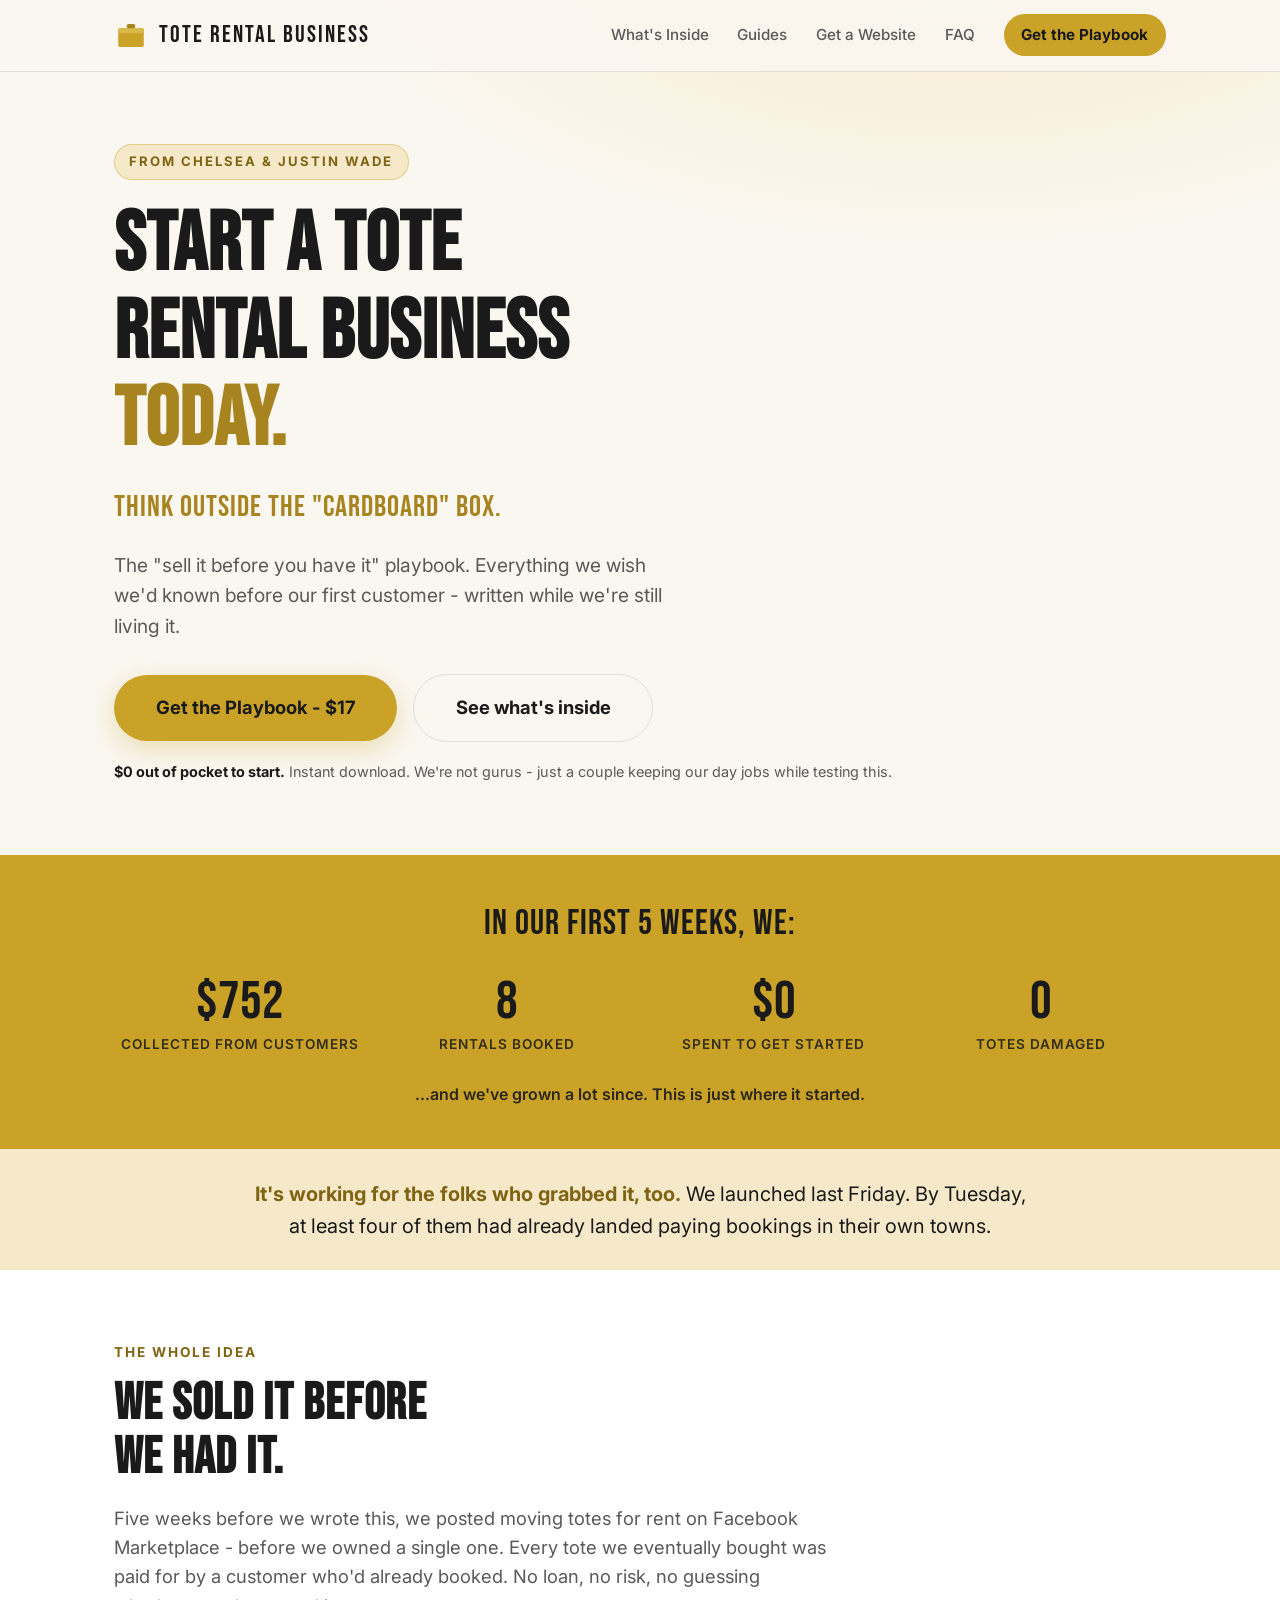
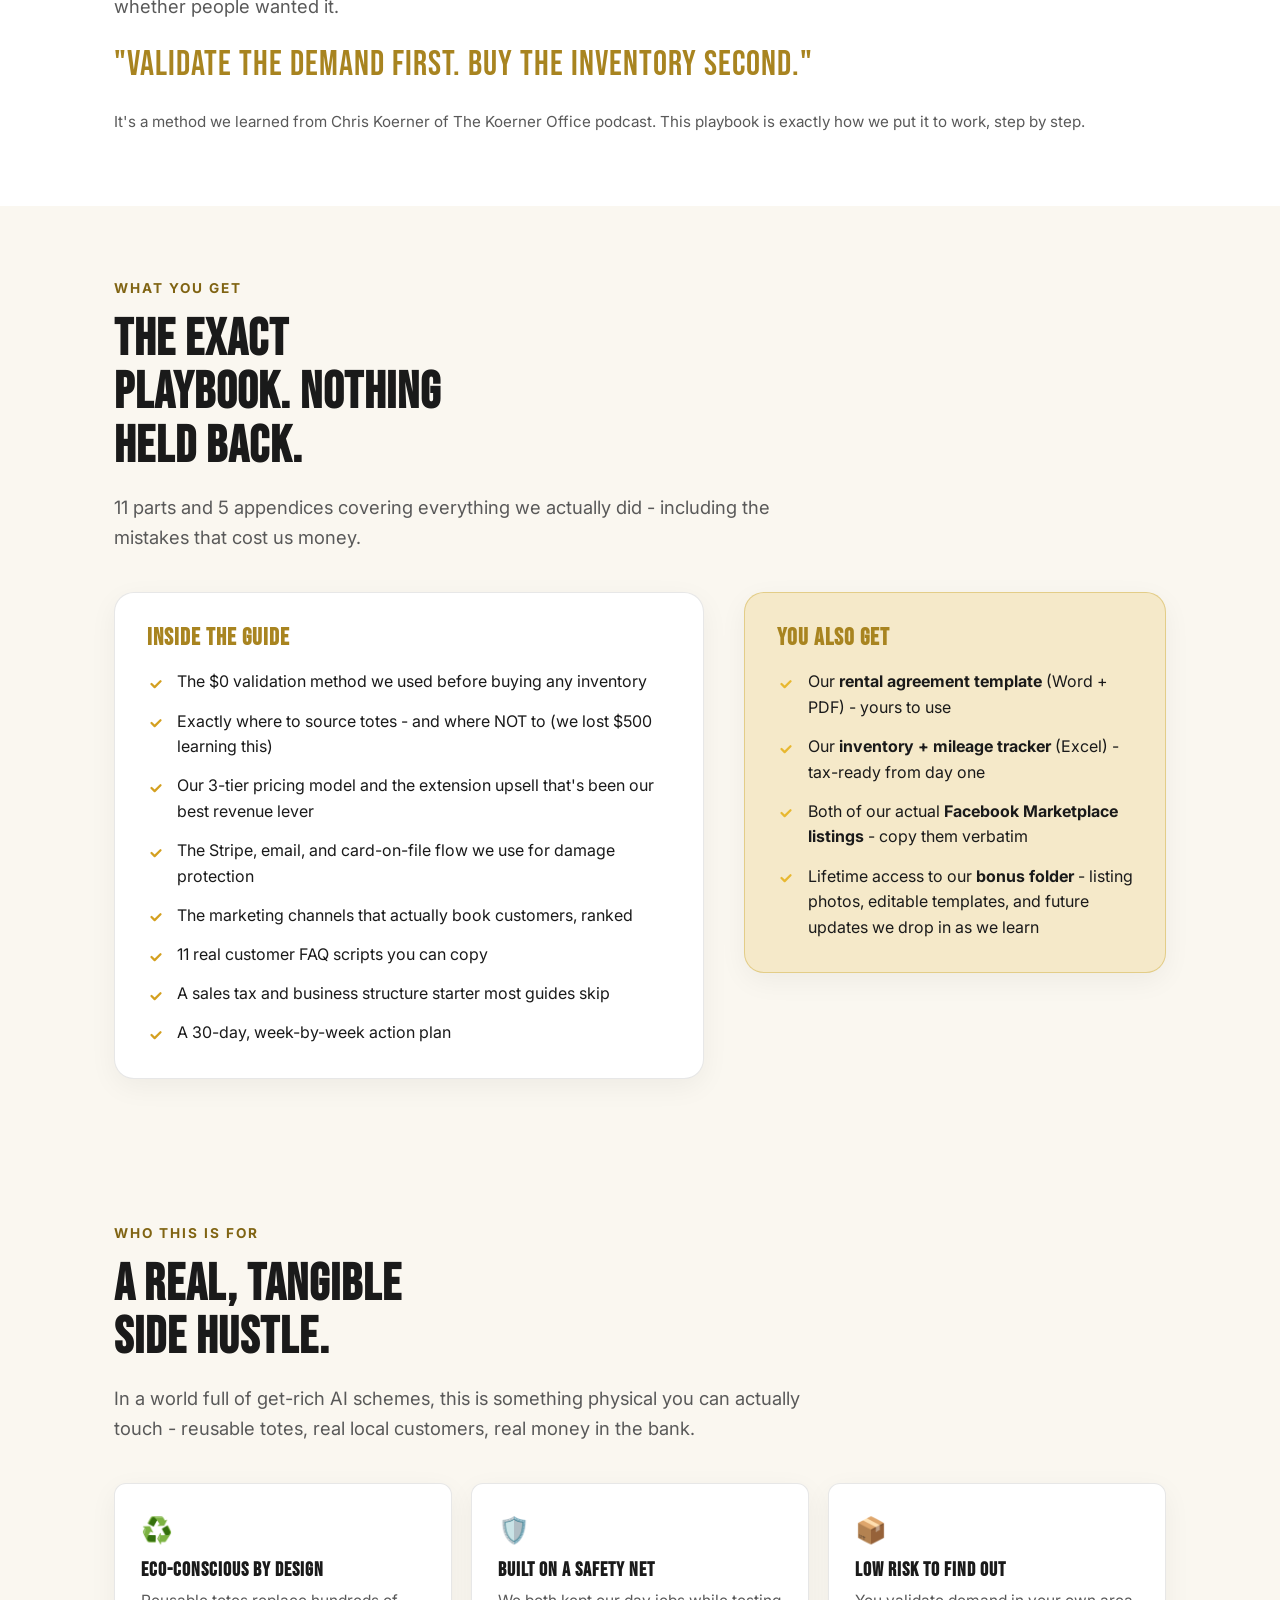
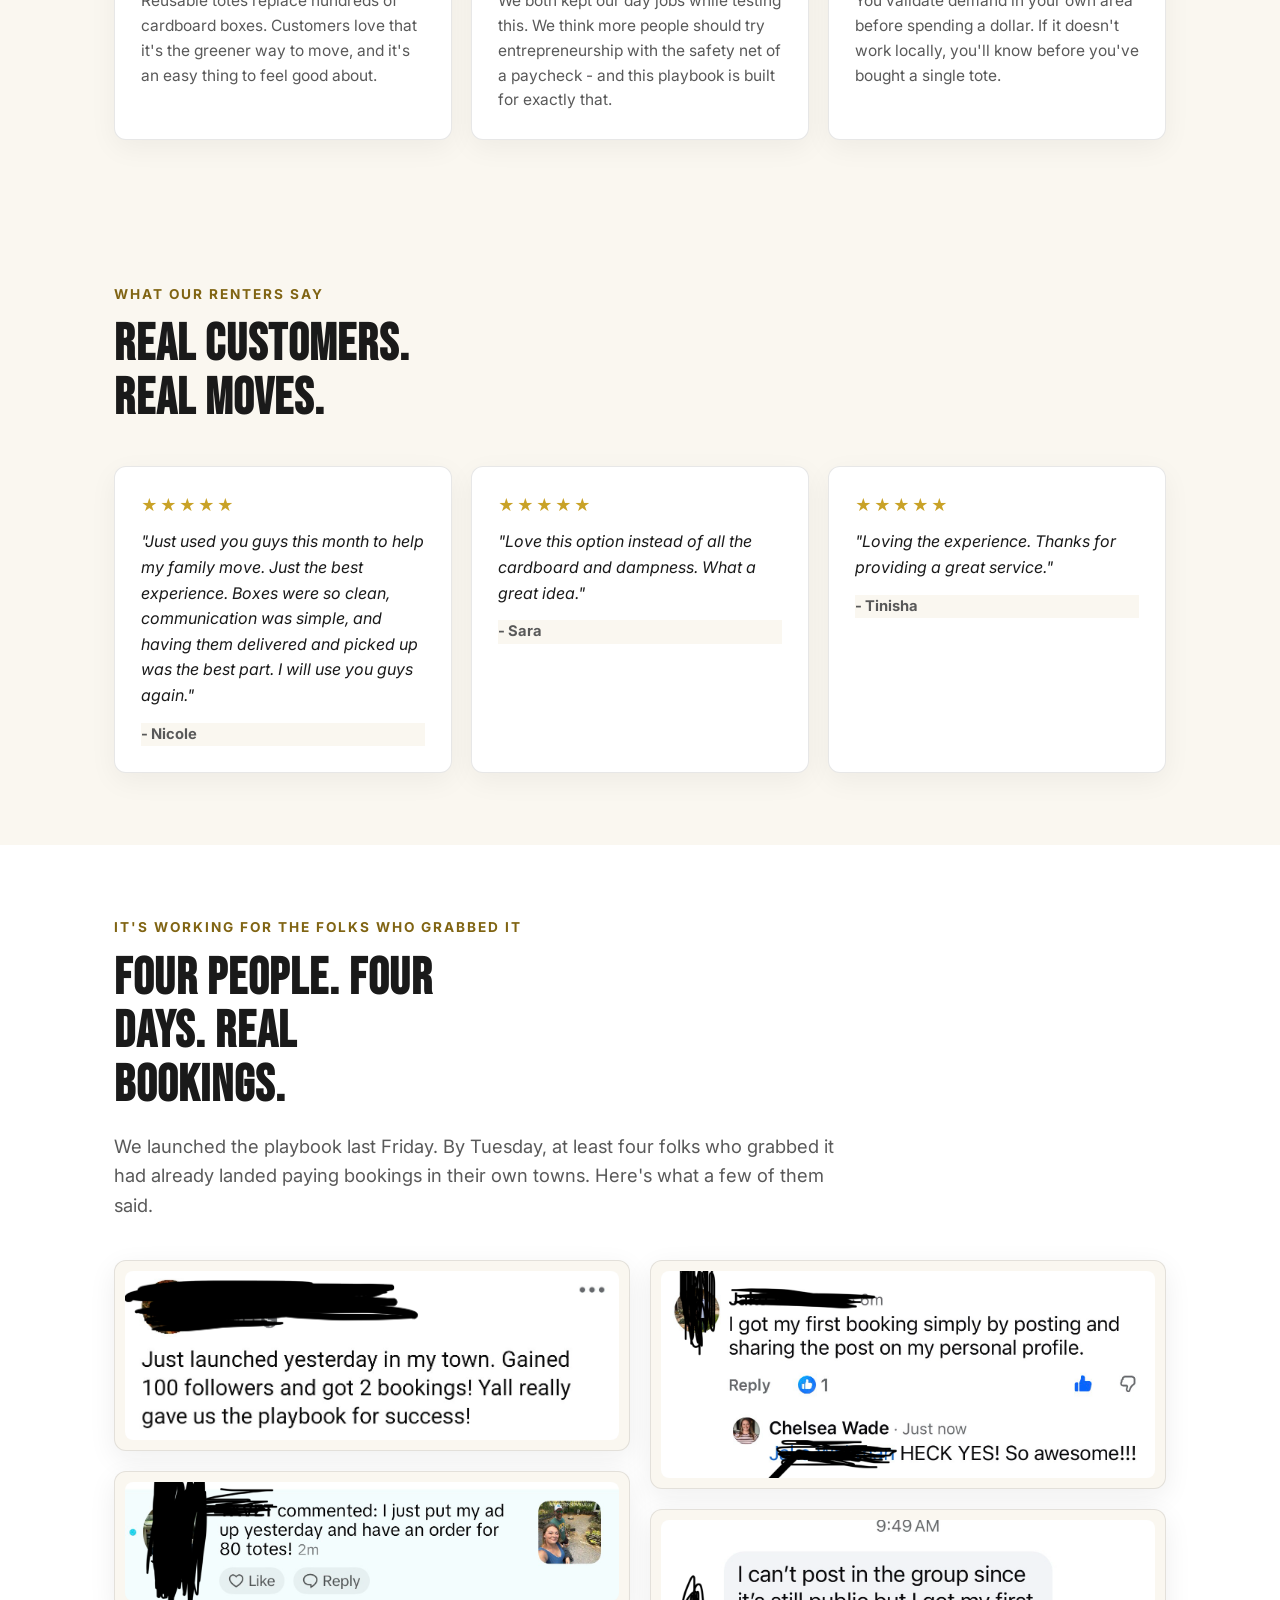
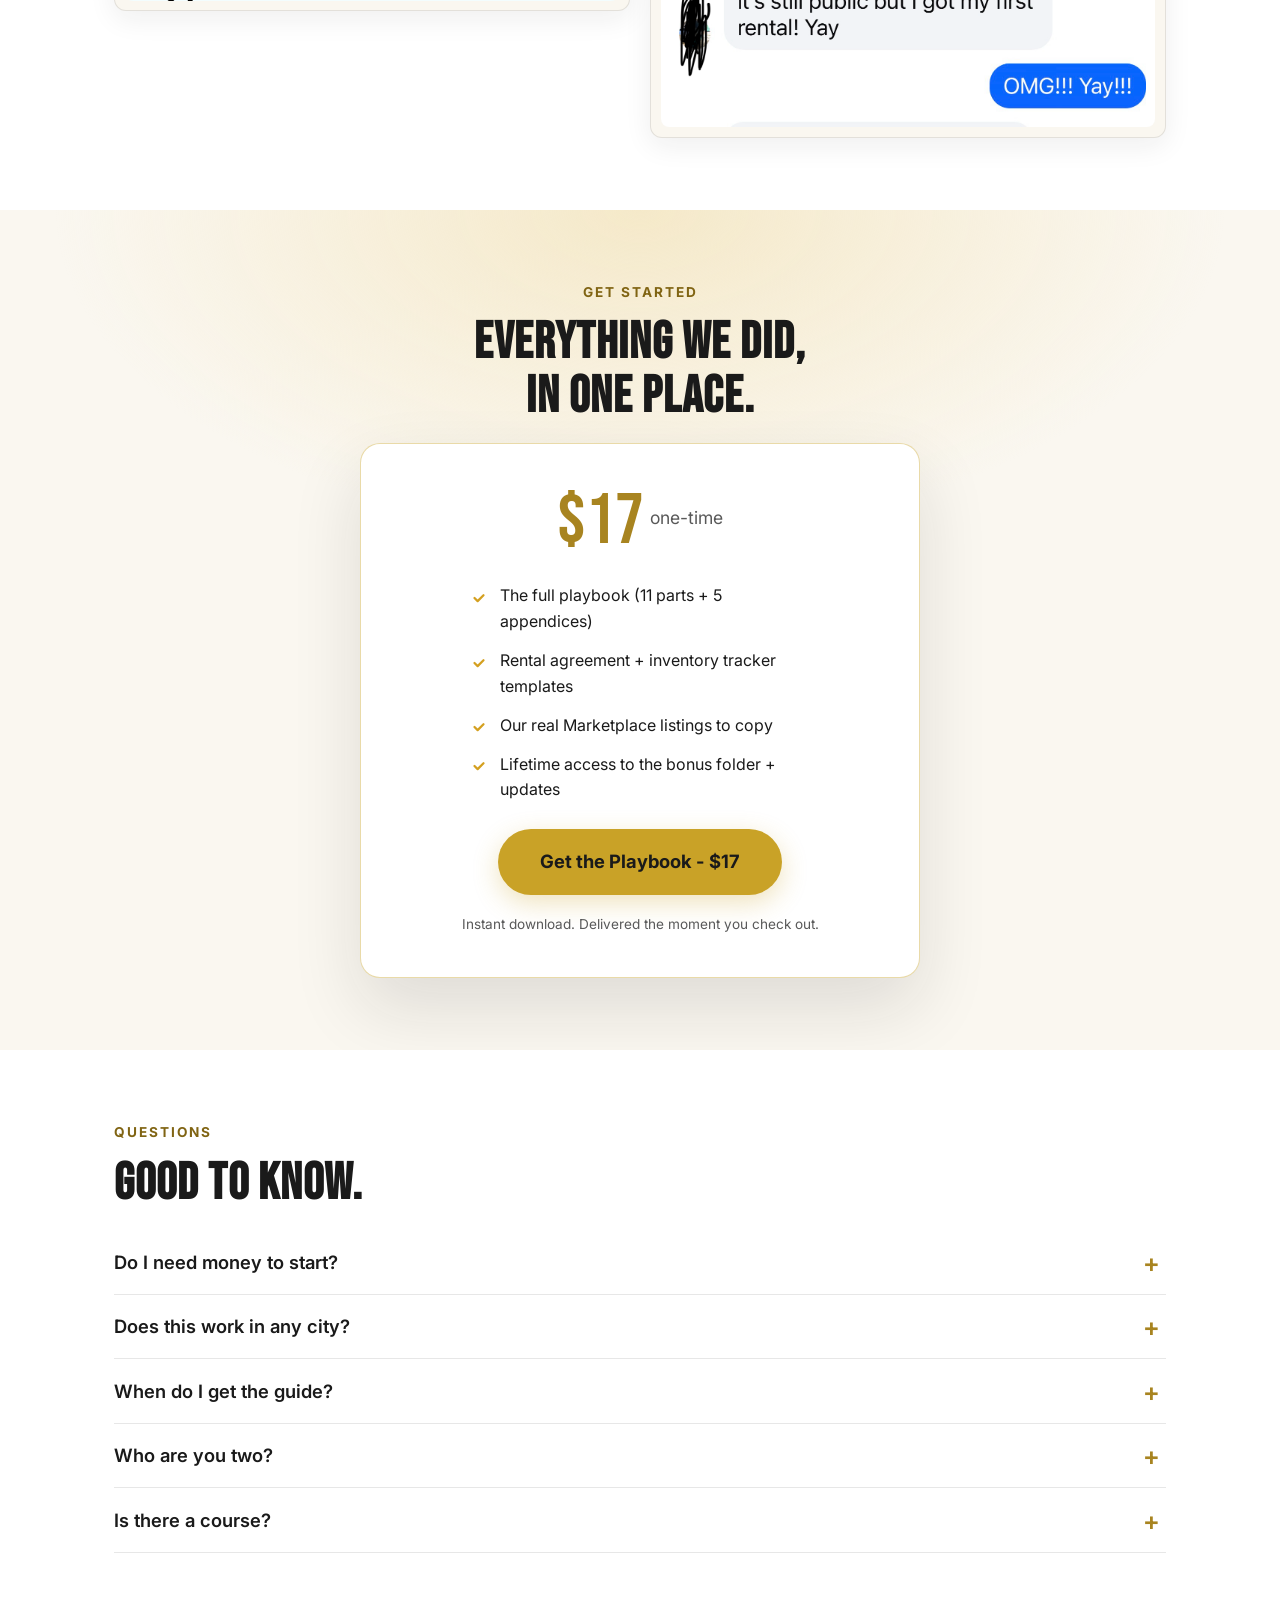
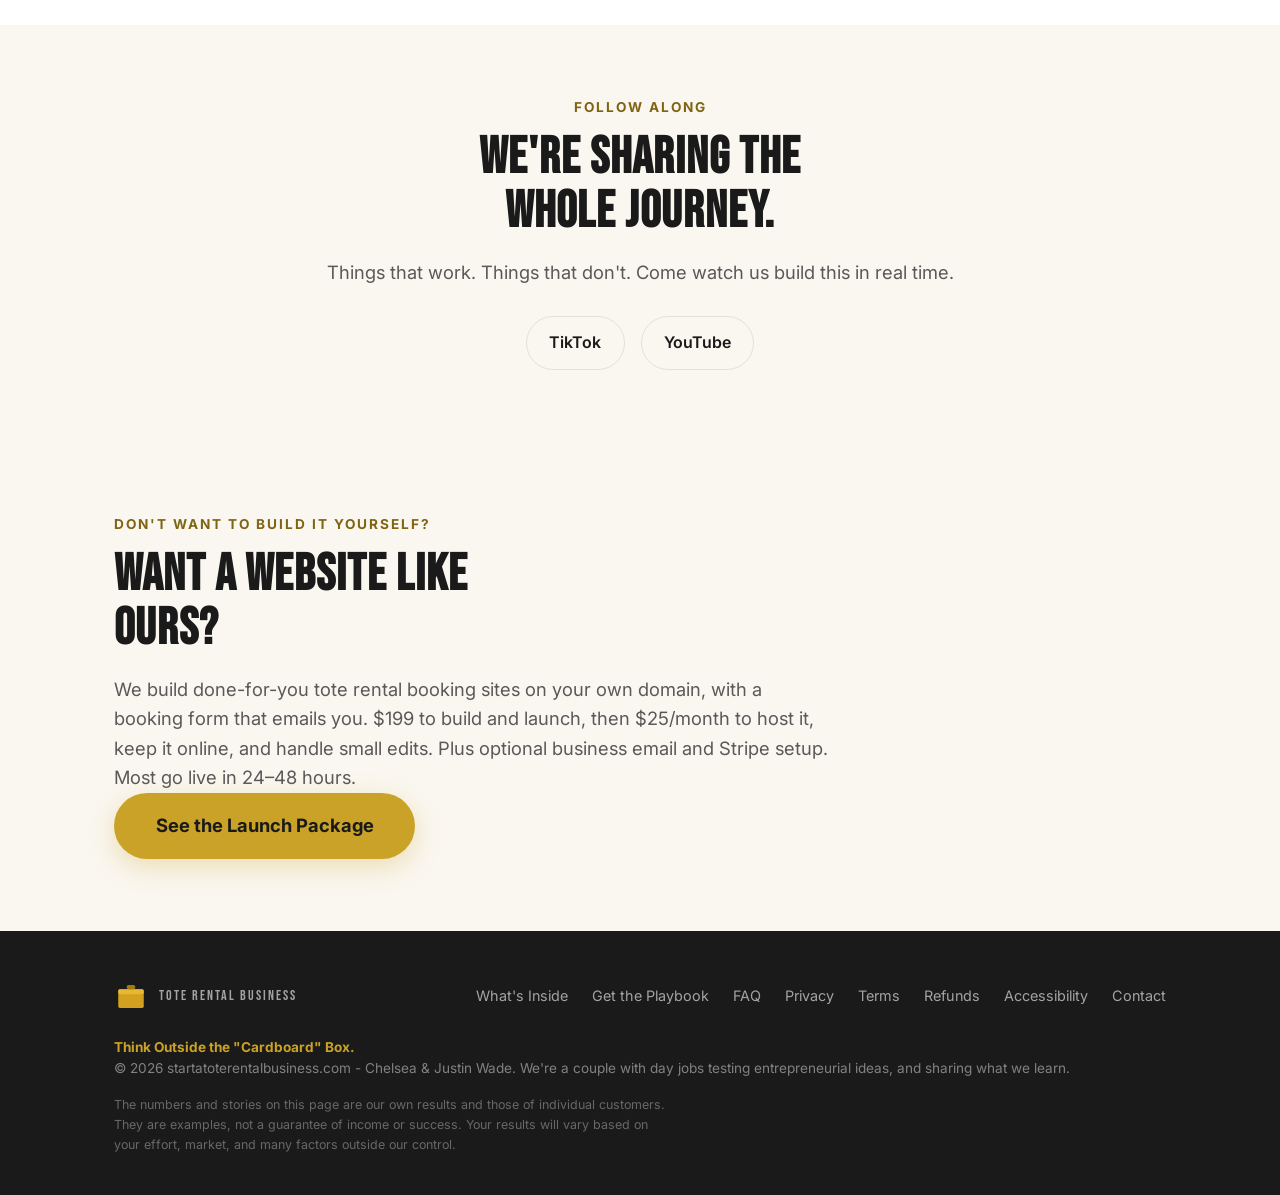
==== index.html @ 6cdb7849 "Add Launch Package page + SEO guide cluster; activate website-service section - New /launch-package." ====
<!DOCTYPE html>
<html lang="en">
<head>
<meta charset="UTF-8">
<meta name="viewport" content="width=device-width, initial-scale=1.0">
<title>Start a Tote Rental Business Today | The Sell-It-Before-You-Have-It Playbook</title>
<meta name="description" content="The exact playbook a married couple used to collect $752 in their first 5 weeks renting moving totes - with $0 out of pocket. Real numbers, real contract, real mistakes. Instant download, $17.">
<meta name="keywords" content="start a tote rental business, tote rental side hustle, moving tote rental, how to start tote rental, sell it before you have it, tote rental playbook">
<link rel="canonical" href="https://startatoterentalbusiness.com/">

<!-- Open Graph -->
<meta property="og:type" content="website">
<meta property="og:title" content="Start a Tote Rental Business Today">
<meta property="og:description" content="The exact playbook we used to collect $752 in our first 5 weeks renting moving totes - with $0 out of pocket.">
<meta property="og:url" content="https://startatoterentalbusiness.com/">

<link rel="preconnect" href="https://fonts.googleapis.com">
<link rel="preconnect" href="https://fonts.gstatic.com" crossorigin>
<link href="https://fonts.googleapis.com/css2?family=Bebas+Neue&family=Inter:wght@400;500;600;700&display=swap" rel="stylesheet">

<style>
:root{
  --cream:#FAF7F0;
  --light-gold:#F5E9C9;
  --gold:#C9A227;
  --gold-dark:#A88420;
  --gold-text:#806413;
  --black:#1A1A1A;
  --gray:#595959;
  --white:#FFFFFF;
  --line:rgba(26,26,26,0.10);
  --radius:12px;
  --radius-lg:20px;
}
*{margin:0;padding:0;box-sizing:border-box;}

:focus-visible{outline:3px solid var(--gold);outline-offset:3px;border-radius:4px;}
.skip-link{position:absolute;top:-100px;left:0;background:var(--gold);color:var(--white);padding:1rem 1.5rem;z-index:9999;text-decoration:none;font-weight:700;border-radius:0 0 8px 0;}
.skip-link:focus{top:0;}
html{scroll-behavior:smooth;}

body{font-family:'Inter',sans-serif;color:var(--black);background:var(--cream);line-height:1.6;overflow-x:hidden;}

h1,h2,h3{font-family:'Bebas Neue',sans-serif;line-height:1.05;letter-spacing:1px;text-transform:uppercase;color:var(--black);}

a{color:inherit;}
.wrap{max-width:1100px;margin:0 auto;padding:0 1.5rem;}
.gold{color:var(--gold-dark);}

/* ── NAV ── */
nav{position:fixed;top:0;width:100%;z-index:100;background:rgba(250,247,240,0.9);backdrop-filter:blur(12px);-webkit-backdrop-filter:blur(12px);border-bottom:1px solid var(--line);transition:box-shadow .3s;}
nav.scrolled{box-shadow:0 2px 30px rgba(26,26,26,0.08);}
.nav-inner{max-width:1100px;margin:0 auto;padding:.9rem 1.5rem;display:flex;align-items:center;justify-content:space-between;gap:1rem;}
.logo{font-family:'Bebas Neue',sans-serif;font-size:1.5rem;color:var(--black);text-decoration:none;display:flex;align-items:center;gap:.7rem;letter-spacing:2px;}
.logo-mark{width:34px;height:34px;flex:none;}
.nav-links{display:flex;align-items:center;gap:1.8rem;}
.nav-links a{text-decoration:none;color:var(--gray);font-size:.95rem;font-weight:500;transition:color .2s;}
.nav-links a:hover{color:var(--gold-dark);}
.nav-cta{background:var(--gold);color:var(--black)!important;padding:.55rem 1.1rem;border-radius:999px;font-weight:700!important;}
.nav-cta:hover{background:var(--gold-dark);}
@media(max-width:760px){.nav-links a:not(.nav-cta){display:none;}}

/* ── BUTTONS ── */
.btn{display:inline-flex;align-items:center;gap:.6rem;background:var(--gold);color:var(--black);padding:1rem 2rem;border-radius:999px;font-weight:700;font-size:1.05rem;text-decoration:none;border:none;cursor:pointer;transition:transform .15s,background .2s,box-shadow .2s;box-shadow:0 8px 26px rgba(201,162,39,0.3);}
.btn:hover{background:var(--gold-dark);color:var(--black);transform:translateY(-2px);box-shadow:0 12px 34px rgba(201,162,39,0.4);}
.btn-ghost{background:transparent;color:var(--black);border:1.5px solid var(--line);box-shadow:none;}
.btn-ghost:hover{background:rgba(26,26,26,0.04);border-color:var(--gold);color:var(--gold-dark);}
.btn-big{padding:1.15rem 2.6rem;font-size:1.15rem;}

/* ── HERO ── */
header.hero{padding:9rem 0 4.5rem;background:radial-gradient(1100px 560px at 75% -10%,var(--light-gold),transparent 60%),var(--cream);position:relative;overflow:hidden;}
.eyebrow{display:inline-block;font-weight:700;font-size:.82rem;letter-spacing:2px;text-transform:uppercase;color:var(--gold-text);background:var(--light-gold);border:1px solid rgba(201,162,39,0.4);padding:.4rem .9rem;border-radius:999px;margin-bottom:1.4rem;}
.hero h1{font-size:clamp(2.8rem,7vw,5.2rem);max-width:14ch;margin-bottom:1.2rem;}
.hero h1 .gold{display:block;}
.slogan{font-family:'Bebas Neue',sans-serif;font-size:clamp(1.3rem,3vw,1.9rem);letter-spacing:1px;text-transform:uppercase;color:var(--gold-dark);margin-bottom:1.1rem;}
.hero p.sub{font-size:1.2rem;color:var(--gray);max-width:46ch;margin-bottom:2rem;}
.hero-cta{display:flex;flex-wrap:wrap;gap:1rem;align-items:center;}
.hero-note{font-size:.9rem;color:var(--gray);margin-top:1.1rem;}
.hero-note strong{color:var(--black);}

/* ── STAT BAND ── */
.stats{background:var(--gold);color:var(--black);padding:2.6rem 0;}
.stats-head{font-family:'Bebas Neue',sans-serif;font-size:clamp(1.6rem,3.5vw,2.2rem);letter-spacing:1px;text-transform:uppercase;text-align:center;margin-bottom:1.4rem;color:var(--black);}
.stats-grid{display:grid;grid-template-columns:repeat(4,1fr);gap:1rem;text-align:center;}
.stat .num{font-family:'Bebas Neue',sans-serif;font-size:clamp(2.4rem,5.5vw,3.4rem);line-height:1;}
.stat .lbl{font-size:.85rem;font-weight:600;text-transform:uppercase;letter-spacing:1px;opacity:.85;margin-top:.3rem;}
.stats-foot{text-align:center;font-weight:600;font-size:1rem;margin-top:1.6rem;opacity:.9;}
@media(max-width:640px){.stats-grid{grid-template-columns:repeat(2,1fr);gap:1.6rem 1rem;}}

/* ── BUYER PROOF ── */
.proof{background:var(--light-gold);padding:1.8rem 0;}
.proof p{text-align:center;font-size:clamp(1.05rem,2.2vw,1.25rem);color:var(--black);max-width:60ch;margin:0 auto;}
.proof .gold{font-weight:700;color:var(--gold-text);}

/* ── SECTIONS ── */
section{padding:4.5rem 0;}
.sec-eyebrow{color:var(--gold-text);font-weight:700;letter-spacing:2px;text-transform:uppercase;font-size:.85rem;margin-bottom:.8rem;}
h2.sec-title{font-size:clamp(2rem,5vw,3.2rem);margin-bottom:1.2rem;max-width:18ch;}
.lead{font-size:1.15rem;color:var(--gray);max-width:60ch;}

.method{background:var(--white);}
.method .quote{font-size:clamp(1.5rem,3.5vw,2.2rem);font-family:'Bebas Neue',sans-serif;letter-spacing:1px;color:var(--gold-dark);line-height:1.15;margin:1.5rem 0;}
.method .credit{color:var(--gray);font-size:.95rem;}

/* ── INSIDE GRID ── */
.cols{display:grid;grid-template-columns:1.4fr 1fr;gap:2.5rem;margin-top:2.5rem;align-items:start;}
@media(max-width:820px){.cols{grid-template-columns:1fr;}}
.card{background:var(--white);border:1px solid var(--line);border-radius:var(--radius-lg);padding:2rem;box-shadow:0 8px 28px rgba(26,26,26,0.05);}
.card h3{font-size:1.5rem;color:var(--gold-dark);margin-bottom:1.2rem;letter-spacing:1px;}
.ck{list-style:none;display:flex;flex-direction:column;gap:.85rem;}
.ck li{position:relative;padding-left:1.9rem;color:var(--black);}
.ck li svg{position:absolute;left:0;top:.35em;}
.bonus{background:var(--light-gold);border-color:rgba(201,162,39,0.4);}

/* ── WHO ── */
.who{background:var(--cream);}
.who-grid{display:grid;grid-template-columns:repeat(3,1fr);gap:1.2rem;margin-top:2.5rem;}
@media(max-width:760px){.who-grid{grid-template-columns:1fr;}}
.who-card{background:var(--white);border:1px solid var(--line);border-radius:var(--radius);padding:1.6rem;box-shadow:0 8px 28px rgba(26,26,26,0.05);}
.who-card .ic{font-size:1.6rem;margin-bottom:.6rem;}
.who-card h3{font-size:1.25rem;color:var(--black);margin-bottom:.5rem;}
.who-card p{color:var(--gray);font-size:.97rem;}

/* ── TESTIMONIALS ── */
.tlist{display:grid;grid-template-columns:repeat(3,1fr);gap:1.2rem;margin-top:2.5rem;}
@media(max-width:760px){.tlist{grid-template-columns:1fr;}}
.tcard{background:var(--white);border:1px solid var(--line);border-radius:var(--radius);padding:1.6rem;box-shadow:0 8px 28px rgba(26,26,26,0.05);}
.tcard .stars{color:var(--gold);letter-spacing:2px;margin-bottom:.7rem;}
.tcard p{color:var(--black);font-style:italic;margin-bottom:.9rem;}
.tcard .who{font-weight:700;font-size:.92rem;color:var(--gray);font-style:normal;}

/* ── READER WINS ── */
.wins{background:var(--white);}
.shots{columns:2;column-gap:1.3rem;margin-top:2.5rem;}
@media(max-width:680px){.shots{columns:1;}}
.shot{break-inside:avoid;margin:0 0 1.3rem;background:var(--cream);border:1px solid var(--line);border-radius:var(--radius);padding:.6rem;box-shadow:0 8px 28px rgba(26,26,26,0.07);}
.shot img{display:block;width:100%;height:auto;border-radius:8px;}

/* ── OFFER ── */
.offer{background:radial-gradient(900px 500px at 50% 0%,var(--light-gold),transparent 65%),var(--cream);text-align:center;}
.offer-card{max-width:560px;margin:0 auto;background:var(--white);border:1px solid rgba(201,162,39,0.4);border-radius:var(--radius-lg);padding:2.6rem 2rem;box-shadow:0 30px 70px rgba(26,26,26,0.12);}
.offer-card .price{font-family:'Bebas Neue',sans-serif;font-size:4.5rem;color:var(--gold-dark);line-height:1;}
.offer-card .price small{font-size:1.1rem;color:var(--gray);font-family:'Inter',sans-serif;vertical-align:middle;margin-left:.4rem;}
.offer-card .ck{margin:1.6rem auto;text-align:left;max-width:340px;}
.offer-card .fine{font-size:.85rem;color:var(--gray);margin-top:1.2rem;}

/* ── FAQ ── */
.faq{background:var(--white);}
.faq-item{border-bottom:1px solid var(--line);}
.faq-q{width:100%;text-align:left;background:none;border:none;color:var(--black);font-family:'Inter',sans-serif;font-size:1.15rem;font-weight:600;padding:1.3rem 2.5rem 1.3rem 0;cursor:pointer;position:relative;}
.faq-q::after{content:"+";position:absolute;right:.4rem;top:50%;transform:translateY(-50%);color:var(--gold-dark);font-size:1.6rem;transition:transform .2s;}
.faq-item.open .faq-q::after{transform:translateY(-50%) rotate(45deg);}
.faq-a{max-height:0;overflow:hidden;transition:max-height .3s ease;color:var(--gray);}
.faq-a p{padding:0 0 1.3rem;max-width:65ch;}

/* ── FOLLOW ── */
.follow{background:var(--cream);text-align:center;}
.soc{display:flex;justify-content:center;gap:1rem;flex-wrap:wrap;margin-top:1.8rem;}
.soc a{display:inline-flex;align-items:center;gap:.5rem;padding:.8rem 1.4rem;border-radius:999px;border:1.5px solid var(--line);text-decoration:none;color:var(--black);font-weight:600;transition:all .2s;}
.soc a:hover{border-color:var(--gold);color:var(--gold-dark);}
.soon{font-size:.72rem;background:var(--light-gold);color:var(--gold-dark);padding:.15rem .5rem;border-radius:999px;letter-spacing:1px;text-transform:uppercase;}

/* ── FOOTER ── */
footer{background:var(--black);padding:3rem 0 2.5rem;}
.foot-inner{display:flex;flex-wrap:wrap;justify-content:space-between;gap:1.5rem;align-items:center;}
footer .logo{color:var(--gold);}
.foot-inner a{color:rgba(255,255,255,0.6);text-decoration:none;font-size:.9rem;}
.foot-inner a:hover{color:var(--gold);}
.foot-links{display:flex;gap:1.5rem;flex-wrap:wrap;}
.copy{color:rgba(255,255,255,0.45);font-size:.85rem;margin-top:1.5rem;}
</style>
</head>
<body>
<a class="skip-link" href="#main">Skip to content</a>

<!-- ══ NAV ══ -->
<nav id="nav">
  <div class="nav-inner">
    <a class="logo" href="#top" aria-label="Start a Tote Rental Business home">
      <svg class="logo-mark" viewBox="0 0 40 40" fill="none" aria-hidden="true">
        <rect x="5" y="12" width="30" height="22" rx="2" fill="#C9A227"/>
        <rect x="5" y="12" width="30" height="6" rx="2" fill="#D9B948"/>
        <rect x="15" y="7" width="10" height="5" rx="2" fill="#A88420"/>
      </svg>
      <span>TOTE RENTAL BUSINESS</span>
    </a>
    <div class="nav-links">
      <a href="#inside">What's Inside</a>
      <a href="blog/">Guides</a>
      <a href="launch-package.html">Get a Website</a>
      <a href="#faq">FAQ</a>
      <a class="nav-cta" href="https://shop.beacons.ai/chelseawade/f96a8bba-b030-4c06-aee5-458b4a5b686e">Get the Playbook</a>
    </div>
  </div>
</nav>

<main id="main">
<span id="top"></span>

<!-- ══ HERO ══ -->
<header class="hero">
  <div class="wrap">
    <span class="eyebrow">From Chelsea &amp; Justin Wade</span>
    <h1>Start a Tote Rental Business <span class="gold">Today.</span></h1>
    <p class="slogan">Think Outside the "Cardboard" Box.</p>
    <p class="sub">The "sell it before you have it" playbook. Everything we wish we'd known before our first customer - written while we're still living it.</p>
    <div class="hero-cta">
      <a class="btn btn-big" href="https://shop.beacons.ai/chelseawade/f96a8bba-b030-4c06-aee5-458b4a5b686e">Get the Playbook - $17</a>
      <a class="btn btn-ghost btn-big" href="#inside">See what's inside</a>
    </div>
    <p class="hero-note"><strong>$0 out of pocket to start.</strong> Instant download. We're not gurus - just a couple keeping our day jobs while testing this.</p>
  </div>
</header>

<!-- ══ STAT BAND ══ -->
<div class="stats">
  <div class="wrap">
    <p class="stats-head">In our first 5 weeks, we:</p>
    <div class="stats-grid">
      <div class="stat"><div class="num">$752</div><div class="lbl">collected from customers</div></div>
      <div class="stat"><div class="num">8</div><div class="lbl">rentals booked</div></div>
      <div class="stat"><div class="num">$0</div><div class="lbl">spent to get started</div></div>
      <div class="stat"><div class="num">0</div><div class="lbl">totes damaged</div></div>
    </div>
    <p class="stats-foot">...and we've grown a lot since. This is just where it started.</p>
  </div>
</div>

<!-- ══ BUYER PROOF ══ -->
<div class="proof">
  <div class="wrap">
    <p><span class="gold">It's working for the folks who grabbed it, too.</span> We launched last Friday. By Tuesday, at least four of them had already landed paying bookings in their own towns.</p>
  </div>
</div>

<!-- ══ METHOD ══ -->
<section class="method" id="method">
  <div class="wrap">
    <p class="sec-eyebrow">The whole idea</p>
    <h2 class="sec-title">We sold it before we had it.</h2>
    <p class="lead">Five weeks before we wrote this, we posted moving totes for rent on Facebook Marketplace - before we owned a single one. Every tote we eventually bought was paid for by a customer who'd already booked. No loan, no risk, no guessing whether people wanted it.</p>
    <p class="quote">"Validate the demand first. Buy the inventory second."</p>
    <p class="credit">It's a method we learned from Chris Koerner of The Koerner Office podcast. This playbook is exactly how we put it to work, step by step.</p>
  </div>
</section>

<!-- ══ WHAT'S INSIDE ══ -->
<section id="inside">
  <div class="wrap">
    <p class="sec-eyebrow">What you get</p>
    <h2 class="sec-title">The exact playbook. Nothing held back.</h2>
    <p class="lead">11 parts and 5 appendices covering everything we actually did - including the mistakes that cost us money.</p>
    <div class="cols">
      <div class="card">
        <h3>Inside the guide</h3>
        <ul class="ck">
          <li><svg width="18" height="18" viewBox="0 0 20 20" fill="none"><path d="M5 10l3.5 3.5L15 7" stroke="#D4A020" stroke-width="2.5" stroke-linecap="round" stroke-linejoin="round"/></svg>The $0 validation method we used before buying any inventory</li>
          <li><svg width="18" height="18" viewBox="0 0 20 20" fill="none"><path d="M5 10l3.5 3.5L15 7" stroke="#D4A020" stroke-width="2.5" stroke-linecap="round" stroke-linejoin="round"/></svg>Exactly where to source totes - and where NOT to (we lost $500 learning this)</li>
          <li><svg width="18" height="18" viewBox="0 0 20 20" fill="none"><path d="M5 10l3.5 3.5L15 7" stroke="#D4A020" stroke-width="2.5" stroke-linecap="round" stroke-linejoin="round"/></svg>Our 3-tier pricing model and the extension upsell that's been our best revenue lever</li>
          <li><svg width="18" height="18" viewBox="0 0 20 20" fill="none"><path d="M5 10l3.5 3.5L15 7" stroke="#D4A020" stroke-width="2.5" stroke-linecap="round" stroke-linejoin="round"/></svg>The Stripe, email, and card-on-file flow we use for damage protection</li>
          <li><svg width="18" height="18" viewBox="0 0 20 20" fill="none"><path d="M5 10l3.5 3.5L15 7" stroke="#D4A020" stroke-width="2.5" stroke-linecap="round" stroke-linejoin="round"/></svg>The marketing channels that actually book customers, ranked</li>
          <li><svg width="18" height="18" viewBox="0 0 20 20" fill="none"><path d="M5 10l3.5 3.5L15 7" stroke="#D4A020" stroke-width="2.5" stroke-linecap="round" stroke-linejoin="round"/></svg>11 real customer FAQ scripts you can copy</li>
          <li><svg width="18" height="18" viewBox="0 0 20 20" fill="none"><path d="M5 10l3.5 3.5L15 7" stroke="#D4A020" stroke-width="2.5" stroke-linecap="round" stroke-linejoin="round"/></svg>A sales tax and business structure starter most guides skip</li>
          <li><svg width="18" height="18" viewBox="0 0 20 20" fill="none"><path d="M5 10l3.5 3.5L15 7" stroke="#D4A020" stroke-width="2.5" stroke-linecap="round" stroke-linejoin="round"/></svg>A 30-day, week-by-week action plan</li>
        </ul>
      </div>
      <div class="card bonus">
        <h3>You also get</h3>
        <ul class="ck">
          <li><svg width="18" height="18" viewBox="0 0 20 20" fill="none"><path d="M5 10l3.5 3.5L15 7" stroke="#E8B830" stroke-width="2.5" stroke-linecap="round" stroke-linejoin="round"/></svg>Our <strong>rental agreement template</strong> (Word + PDF) - yours to use</li>
          <li><svg width="18" height="18" viewBox="0 0 20 20" fill="none"><path d="M5 10l3.5 3.5L15 7" stroke="#E8B830" stroke-width="2.5" stroke-linecap="round" stroke-linejoin="round"/></svg>Our <strong>inventory + mileage tracker</strong> (Excel) - tax-ready from day one</li>
          <li><svg width="18" height="18" viewBox="0 0 20 20" fill="none"><path d="M5 10l3.5 3.5L15 7" stroke="#E8B830" stroke-width="2.5" stroke-linecap="round" stroke-linejoin="round"/></svg>Both of our actual <strong>Facebook Marketplace listings</strong> - copy them verbatim</li>
          <li><svg width="18" height="18" viewBox="0 0 20 20" fill="none"><path d="M5 10l3.5 3.5L15 7" stroke="#E8B830" stroke-width="2.5" stroke-linecap="round" stroke-linejoin="round"/></svg>Lifetime access to our <strong>bonus folder</strong> - listing photos, editable templates, and future updates we drop in as we learn</li>
        </ul>
      </div>
    </div>
  </div>
</section>

<!-- ══ WHO ══ -->
<section class="who">
  <div class="wrap">
    <p class="sec-eyebrow">Who this is for</p>
    <h2 class="sec-title">A real, tangible side hustle.</h2>
    <p class="lead">In a world full of get-rich AI schemes, this is something physical you can actually touch - reusable totes, real local customers, real money in the bank.</p>
    <div class="who-grid">
      <div class="who-card">
        <div class="ic">♻️</div>
        <h3>Eco-conscious by design</h3>
        <p>Reusable totes replace hundreds of cardboard boxes. Customers love that it's the greener way to move, and it's an easy thing to feel good about.</p>
      </div>
      <div class="who-card">
        <div class="ic">🛡️</div>
        <h3>Built on a safety net</h3>
        <p>We both kept our day jobs while testing this. We think more people should try entrepreneurship with the safety net of a paycheck - and this playbook is built for exactly that.</p>
      </div>
      <div class="who-card">
        <div class="ic">📦</div>
        <h3>Low risk to find out</h3>
        <p>You validate demand in your own area before spending a dollar. If it doesn't work locally, you'll know before you've bought a single tote.</p>
      </div>
    </div>
  </div>
</section>

<!-- ══ REVIEWS ══ -->
<section id="reviews">
  <div class="wrap">
    <p class="sec-eyebrow">What our renters say</p>
    <h2 class="sec-title">Real customers. Real moves.</h2>
    <div class="tlist">
      <div class="tcard">
        <div class="stars">★★★★★</div>
        <p>"Just used you guys this month to help my family move. Just the best experience. Boxes were so clean, communication was simple, and having them delivered and picked up was the best part. I will use you guys again."</p>
        <div class="who">- Nicole</div>
      </div>
      <div class="tcard">
        <div class="stars">★★★★★</div>
        <p>"Love this option instead of all the cardboard and dampness. What a great idea."</p>
        <div class="who">- Sara</div>
      </div>
      <div class="tcard">
        <div class="stars">★★★★★</div>
        <p>"Loving the experience. Thanks for providing a great service."</p>
        <div class="who">- Tinisha</div>
      </div>
    </div>
  </div>
</section>

<!-- ══ READER WINS ══ -->
<section class="wins" id="wins">
  <div class="wrap">
    <p class="sec-eyebrow">It's working for the folks who grabbed it</p>
    <h2 class="sec-title">Four people. Four days. Real bookings.</h2>
    <p class="lead">We launched the playbook last Friday. By Tuesday, at least four folks who grabbed it had already landed paying bookings in their own towns. Here's what a few of them said.</p>
    <div class="shots">
      <figure class="shot"><img src="images/win-1.png" alt="Playbook owner gained 100 followers and got 2 bookings after launching" loading="lazy" onerror="this.closest('.shot').remove()"></figure>
      <figure class="shot"><img src="images/win-2.png" alt="Playbook owner got an order for 80 totes the day after posting their ad" loading="lazy" onerror="this.closest('.shot').remove()"></figure>
      <figure class="shot"><img src="images/win-3.png" alt="Playbook owner landed their first booking by sharing the post on their profile" loading="lazy" onerror="this.closest('.shot').remove()"></figure>
      <figure class="shot"><img src="images/win-4.png" alt="Playbook owner got their first rental" loading="lazy" onerror="this.closest('.shot').remove()"></figure>
    </div>
  </div>
</section>

<!-- ══ OFFER ══ -->
<section class="offer" id="offer">
  <div class="wrap">
    <p class="sec-eyebrow">Get started</p>
    <h2 class="sec-title" style="margin-left:auto;margin-right:auto;">Everything we did, in one place.</h2>
    <div class="offer-card">
      <div class="price">$17<small>one-time</small></div>
      <ul class="ck">
        <li><svg width="18" height="18" viewBox="0 0 20 20" fill="none"><path d="M5 10l3.5 3.5L15 7" stroke="#D4A020" stroke-width="2.5" stroke-linecap="round" stroke-linejoin="round"/></svg>The full playbook (11 parts + 5 appendices)</li>
        <li><svg width="18" height="18" viewBox="0 0 20 20" fill="none"><path d="M5 10l3.5 3.5L15 7" stroke="#D4A020" stroke-width="2.5" stroke-linecap="round" stroke-linejoin="round"/></svg>Rental agreement + inventory tracker templates</li>
        <li><svg width="18" height="18" viewBox="0 0 20 20" fill="none"><path d="M5 10l3.5 3.5L15 7" stroke="#D4A020" stroke-width="2.5" stroke-linecap="round" stroke-linejoin="round"/></svg>Our real Marketplace listings to copy</li>
        <li><svg width="18" height="18" viewBox="0 0 20 20" fill="none"><path d="M5 10l3.5 3.5L15 7" stroke="#D4A020" stroke-width="2.5" stroke-linecap="round" stroke-linejoin="round"/></svg>Lifetime access to the bonus folder + updates</li>
      </ul>
      <a class="btn btn-big" href="https://shop.beacons.ai/chelseawade/f96a8bba-b030-4c06-aee5-458b4a5b686e">Get the Playbook - $17</a>
      <p class="fine">Instant download. Delivered the moment you check out.</p>
    </div>
  </div>
</section>

<!-- ══ FAQ ══ -->
<section class="faq" id="faq">
  <div class="wrap">
    <p class="sec-eyebrow">Questions</p>
    <h2 class="sec-title">Good to know.</h2>
    <div class="faq-item">
      <button class="faq-q">Do I need money to start?</button>
      <div class="faq-a"><p>No. We started with $0 and only bought totes after we had paid orders. The whole method is built around validating demand before you spend a dollar.</p></div>
    </div>
    <div class="faq-item">
      <button class="faq-q">Does this work in any city?</button>
      <div class="faq-a"><p>We've only proven it in our own county in Georgia. The playbook is built around demand validation, so you'll know whether it works in your area before spending anything.</p></div>
    </div>
    <div class="faq-item">
      <button class="faq-q">When do I get the guide?</button>
      <div class="faq-a"><p>Instantly. It's delivered the moment you check out, along with the templates and the link to our bonus folder.</p></div>
    </div>
    <div class="faq-item">
      <button class="faq-q">Who are you two?</button>
      <div class="faq-a"><p>We're Chelsea and Justin Wade, a married couple in Sharpsburg, Georgia. Chelsea is a marketing analyst; Justin is the entrepreneur of the pair. We tried this because a podcast made it sound real - and it turned out to be.</p></div>
    </div>
    <div class="faq-item">
      <button class="faq-q">Is there a course?</button>
      <div class="faq-a"><p>Maybe down the road, once we have more milestones behind us. Grab the playbook and we'll let you know if and when there's a next step worth taking.</p></div>
    </div>
  </div>
</section>

<!-- ══ FOLLOW ══ -->
<section class="follow" id="follow">
  <div class="wrap">
    <p class="sec-eyebrow">Follow along</p>
    <h2 class="sec-title" style="margin-left:auto;margin-right:auto;">We're sharing the whole journey.</h2>
    <p class="lead" style="margin:0 auto;">Things that work. Things that don't. Come watch us build this in real time.</p>
    <div class="soc">
      <a href="https://www.tiktok.com/@chelseacknox" target="_blank" rel="noopener">TikTok</a>
      <a href="https://www.youtube.com/@JustinSWade" target="_blank" rel="noopener">YouTube</a>
    </div>
  </div>
</section>

<!-- ══ DONE-FOR-YOU WEBSITE SERVICE ══ -->
<section id="website-service">
  <div class="wrap">
    <p class="sec-eyebrow">Don't want to build it yourself?</p>
    <h2 class="sec-title">Want a website like ours?</h2>
    <p class="lead">We build done-for-you tote rental booking sites on your own domain, with a booking form that emails you. $199 to build and launch, then $25/month to host it, keep it online, and handle small edits. Plus optional business email and Stripe setup. Most go live in 24–48 hours.</p>
    <a class="btn btn-big" href="launch-package.html">See the Launch Package</a>
  </div>
</section>

</main>

<!-- ══ FOOTER ══ -->
<footer>
  <div class="wrap">
    <div class="foot-inner">
      <a class="logo" href="#top">
        <svg class="logo-mark" viewBox="0 0 40 40" fill="none" aria-hidden="true">
          <rect x="5" y="12" width="30" height="22" rx="2" fill="#D4A020"/>
          <rect x="5" y="12" width="30" height="6" rx="2" fill="#E8B830"/>
          <rect x="15" y="7" width="10" height="5" rx="2" fill="#A07A10"/>
        </svg>
        <span>TOTE RENTAL BUSINESS</span>
      </a>
      <div class="foot-links">
        <a href="#inside">What's Inside</a>
        <a href="#offer">Get the Playbook</a>
        <a href="#faq">FAQ</a>
        <a href="privacy.html">Privacy</a>
        <a href="terms.html">Terms</a>
        <a href="refund.html">Refunds</a>
        <a href="accessibility.html">Accessibility</a>
        <a href="mailto:justin@cowetatoterentals.com">Contact</a>
      </div>
    </div>
    <p class="copy"><strong style="color:var(--gold);">Think Outside the "Cardboard" Box.</strong><br>&copy; <span id="year">2026</span> startatoterentalbusiness.com - Chelsea &amp; Justin Wade. We're a couple with day jobs testing entrepreneurial ideas, and sharing what we learn.</p>
    <p class="copy" style="margin-top:.9rem;font-size:.78rem;opacity:.75;max-width:70ch;">The numbers and stories on this page are our own results and those of individual customers. They are examples, not a guarantee of income or success. Your results will vary based on your effort, market, and many factors outside our control.</p>
  </div>
</footer>

<script>
// Nav shadow on scroll
var nav=document.getElementById('nav');
window.addEventListener('scroll',function(){nav.classList.toggle('scrolled',window.scrollY>20);});

// FAQ accordion
document.querySelectorAll('.faq-q').forEach(function(q){
  q.addEventListener('click',function(){
    var item=q.parentElement;
    var a=item.querySelector('.faq-a');
    var open=item.classList.contains('open');
    document.querySelectorAll('.faq-item.open').forEach(function(i){
      i.classList.remove('open');
      i.querySelector('.faq-a').style.maxHeight=null;
    });
    if(!open){item.classList.add('open');a.style.maxHeight=a.scrollHeight+'px';}
  });
});

// Current year
document.getElementById('year').textContent=new Date().getFullYear();
</script>
</body>
</html>
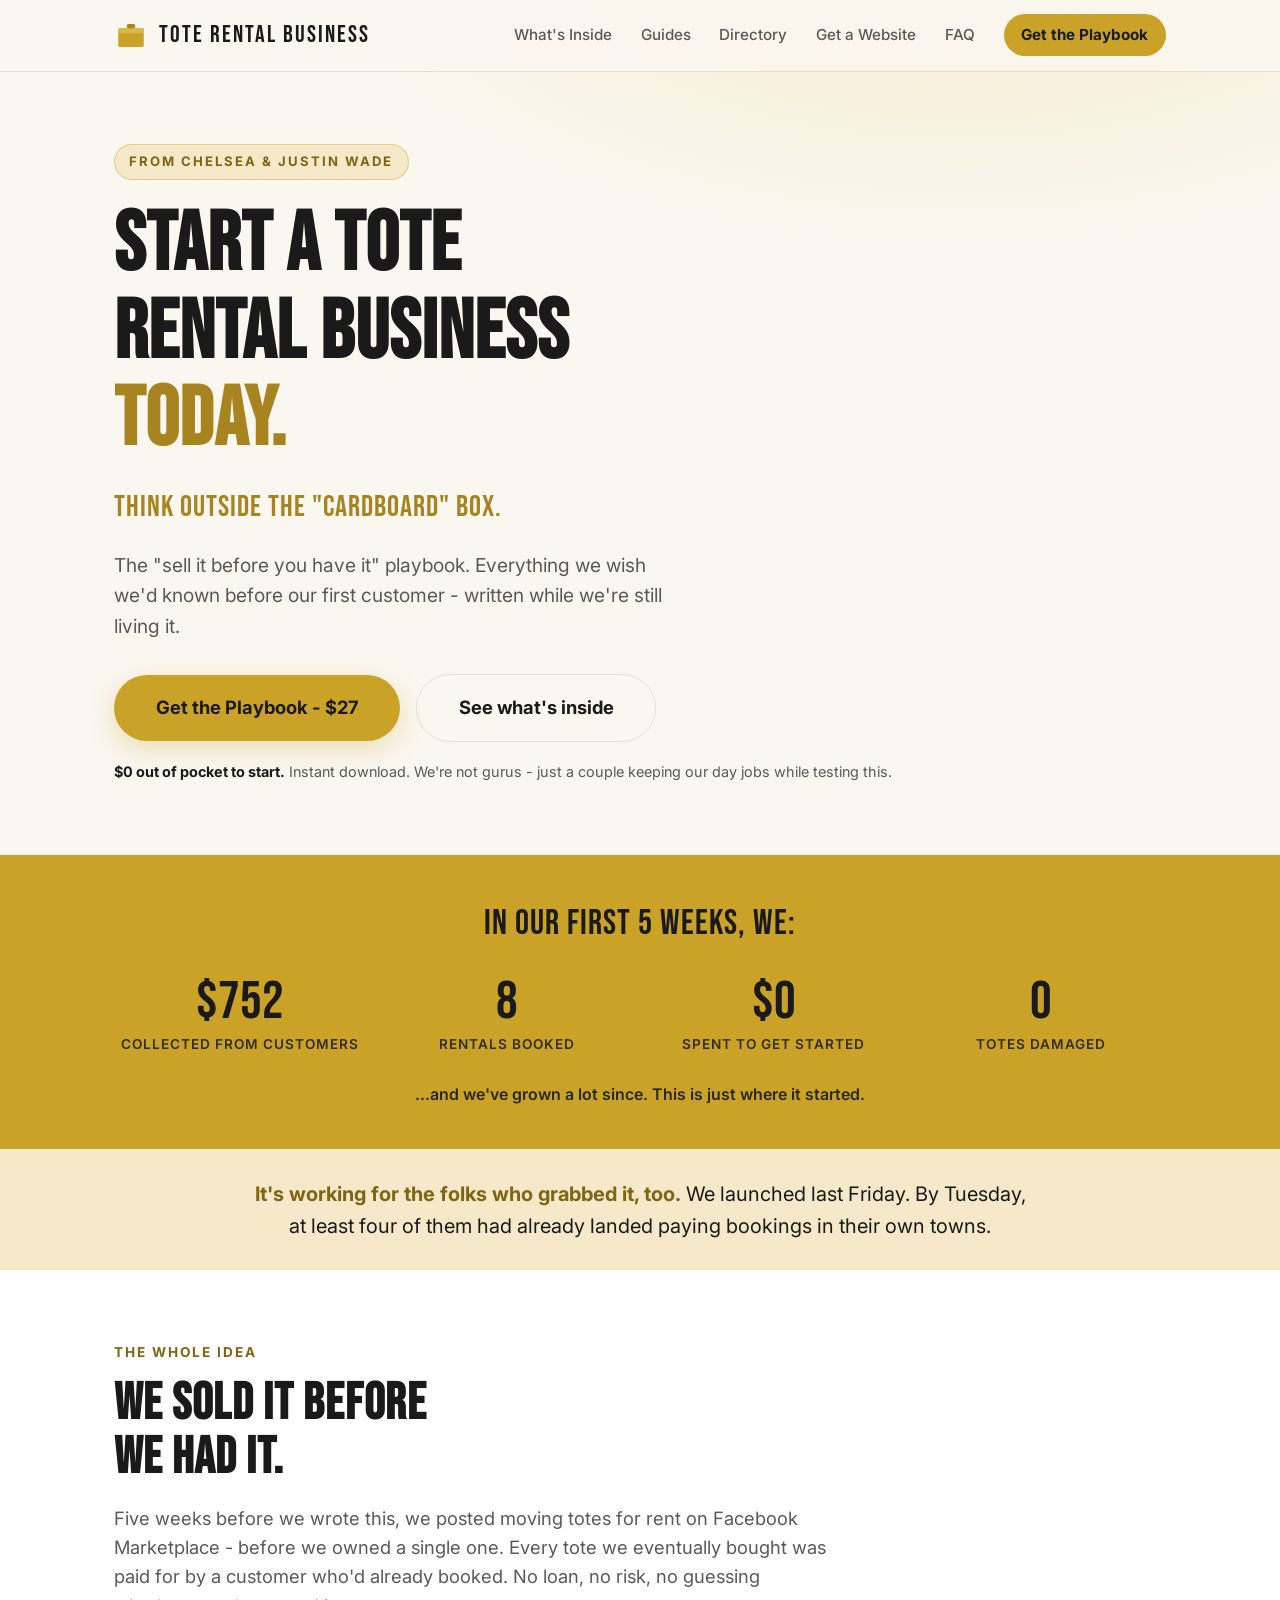
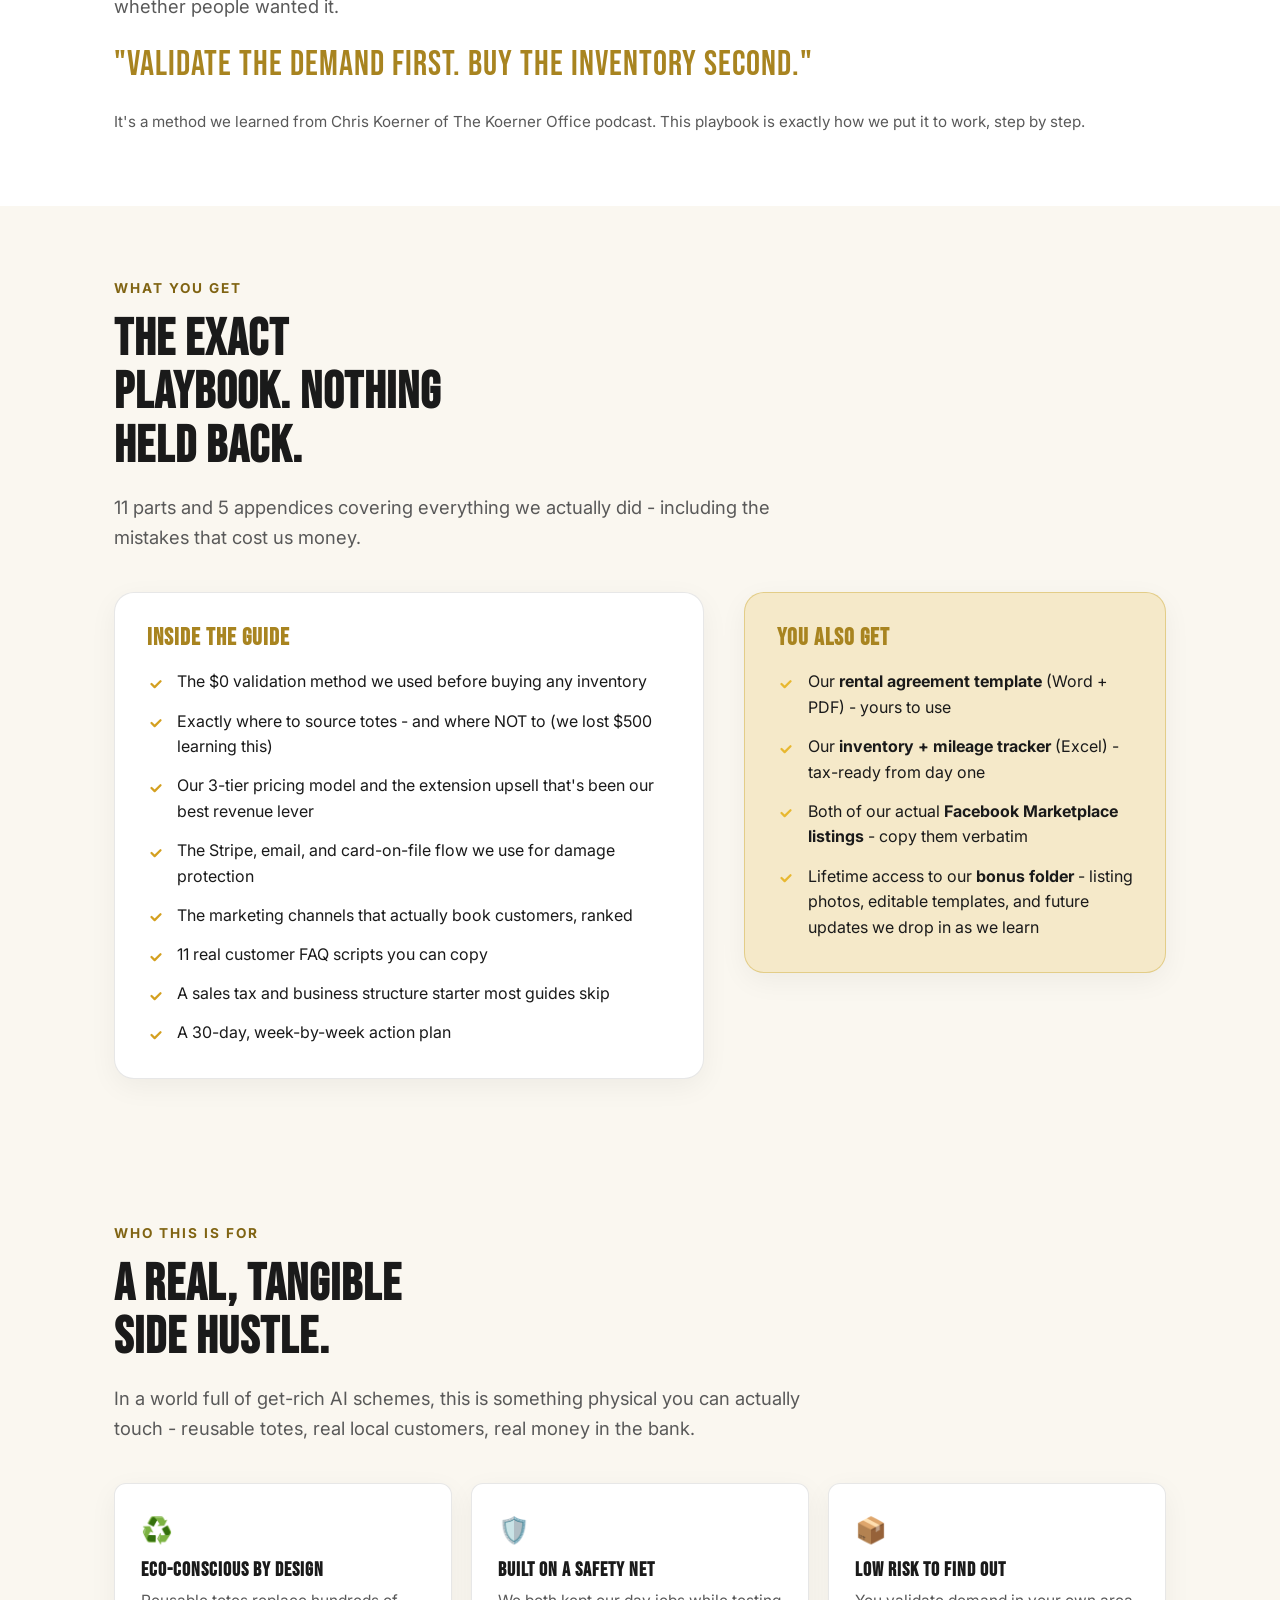
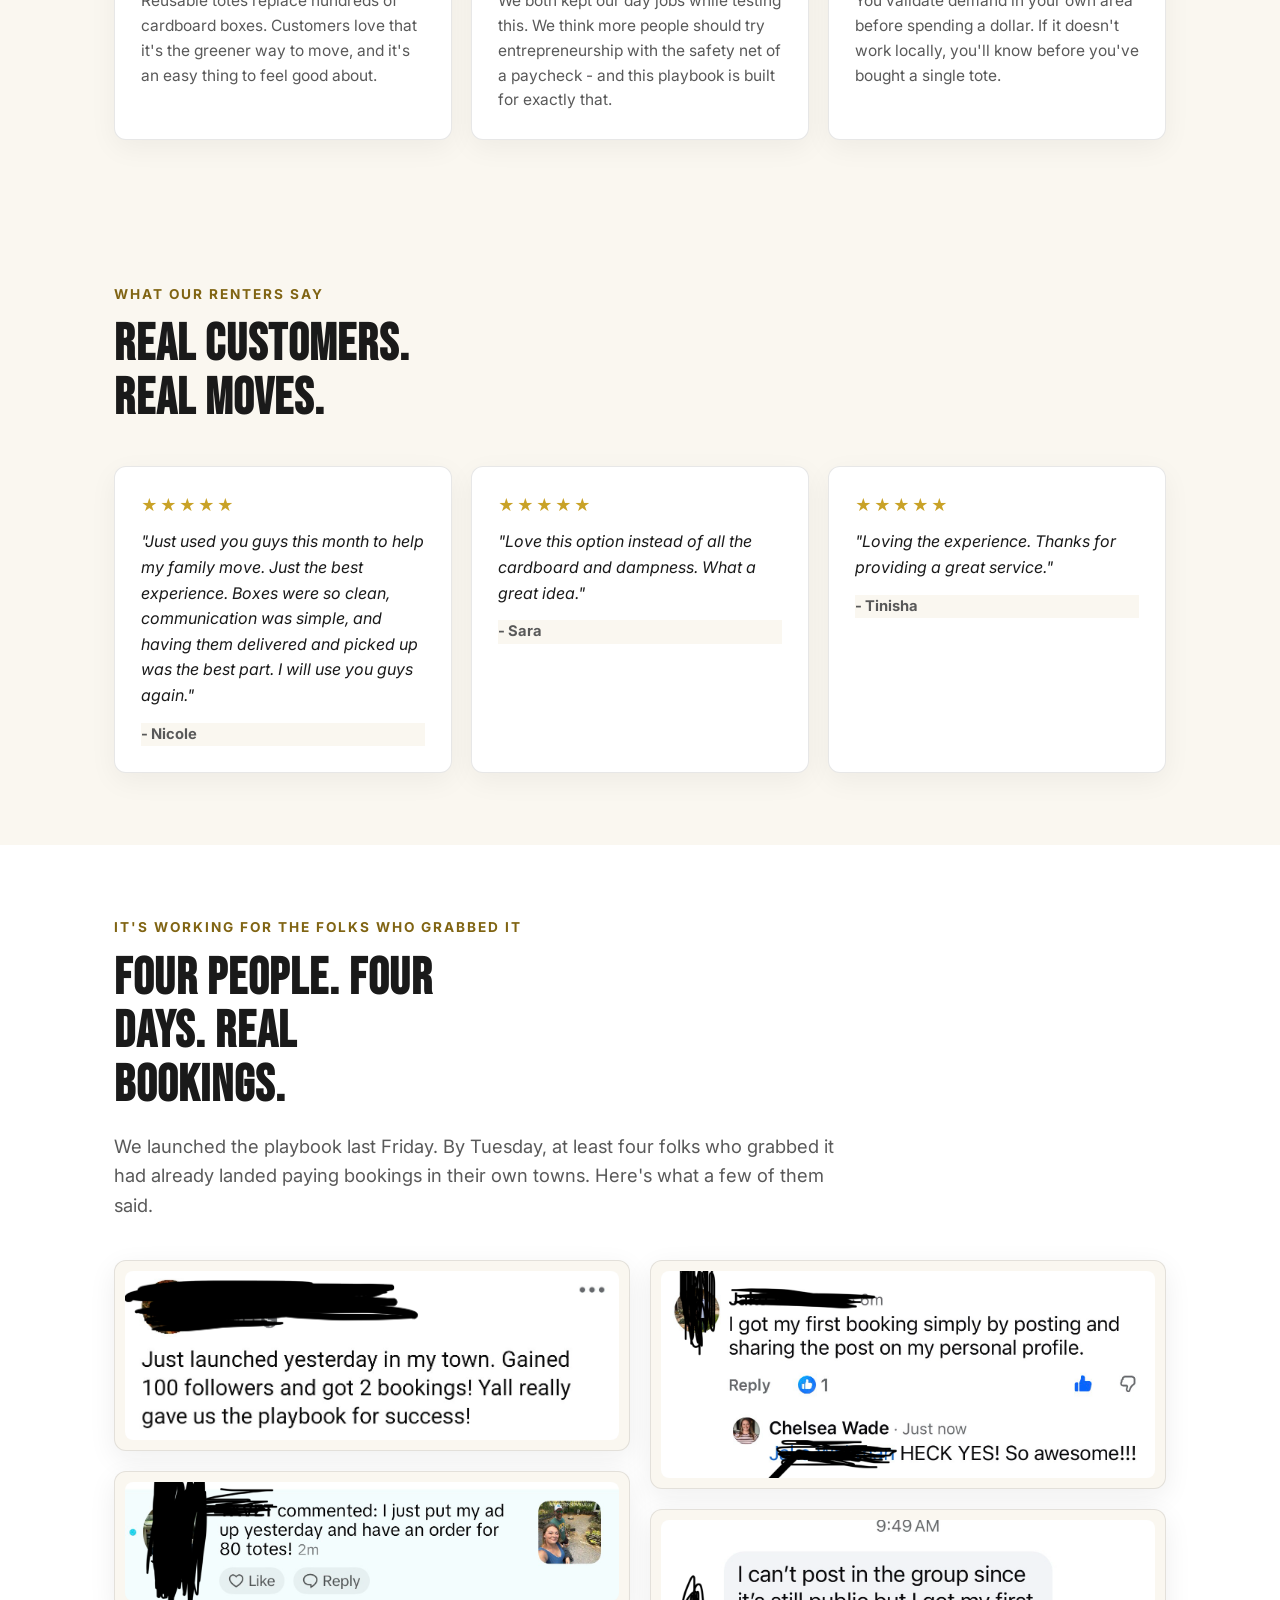
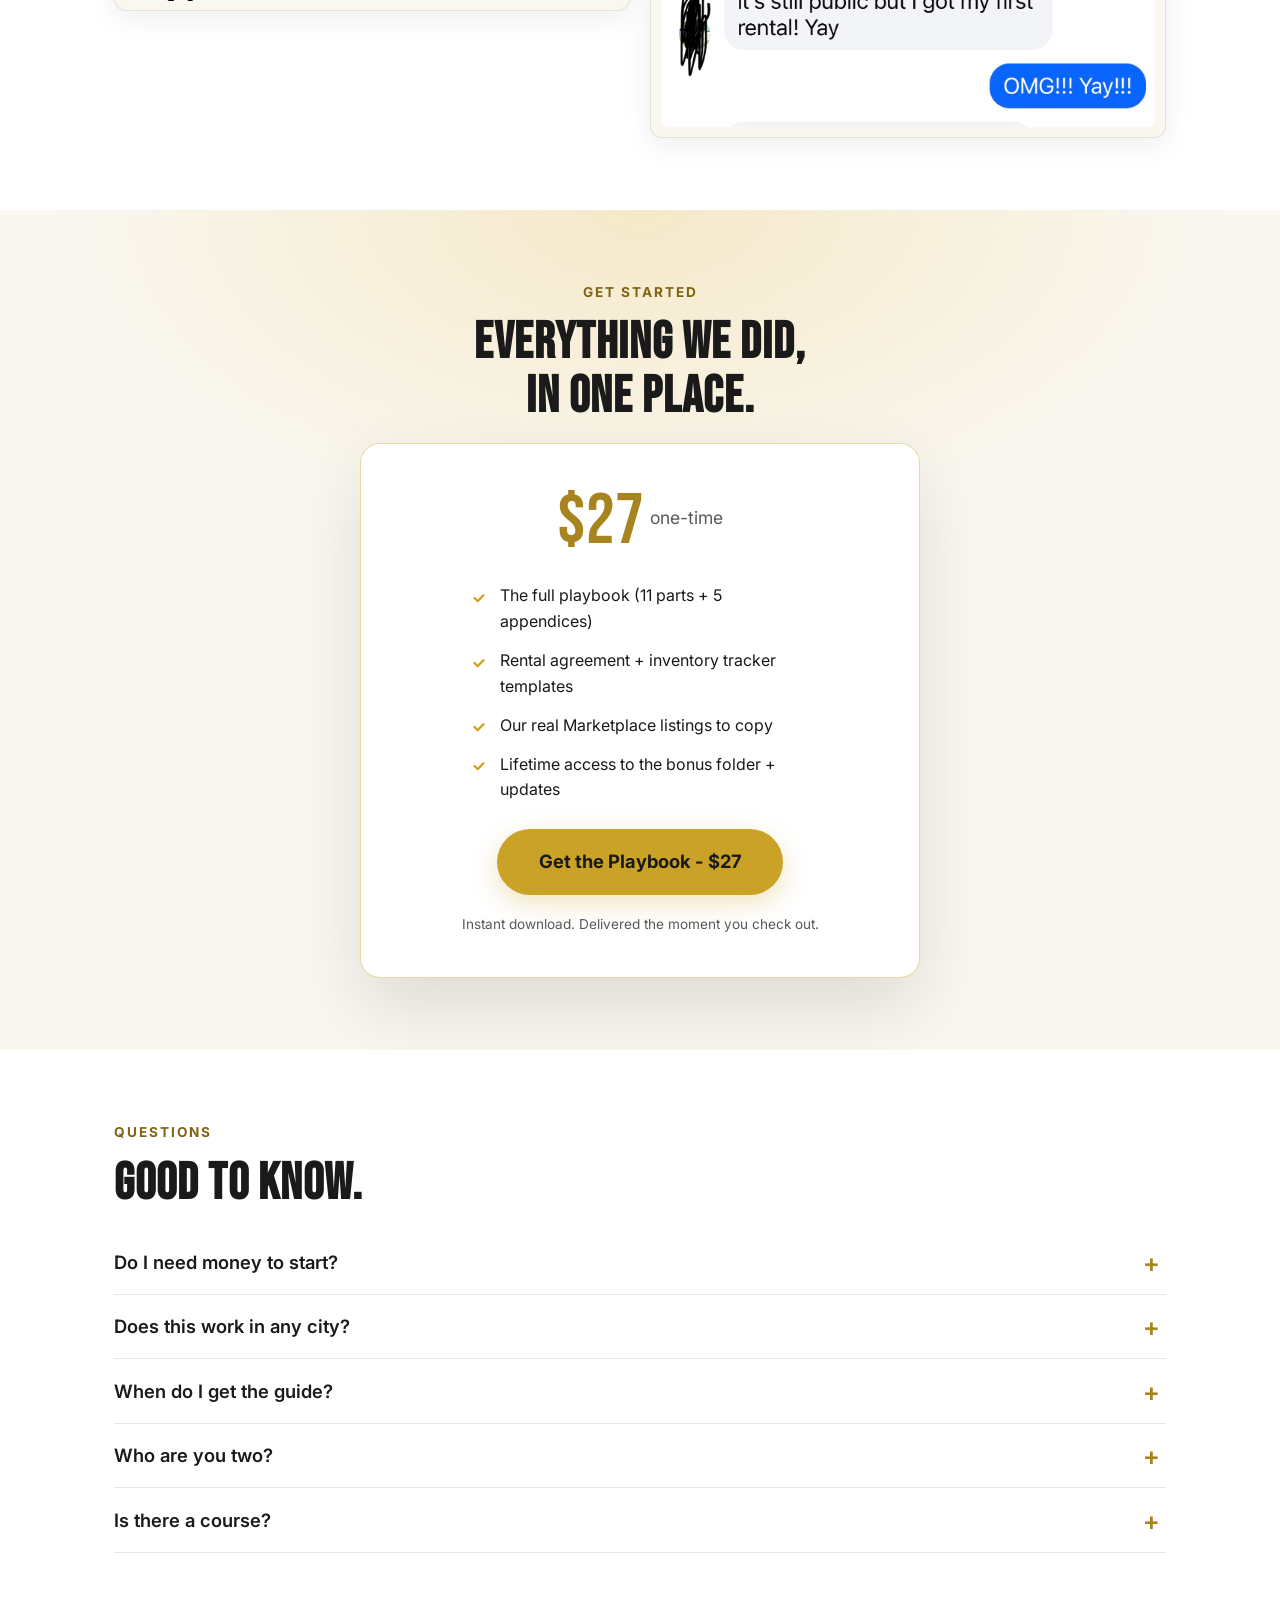
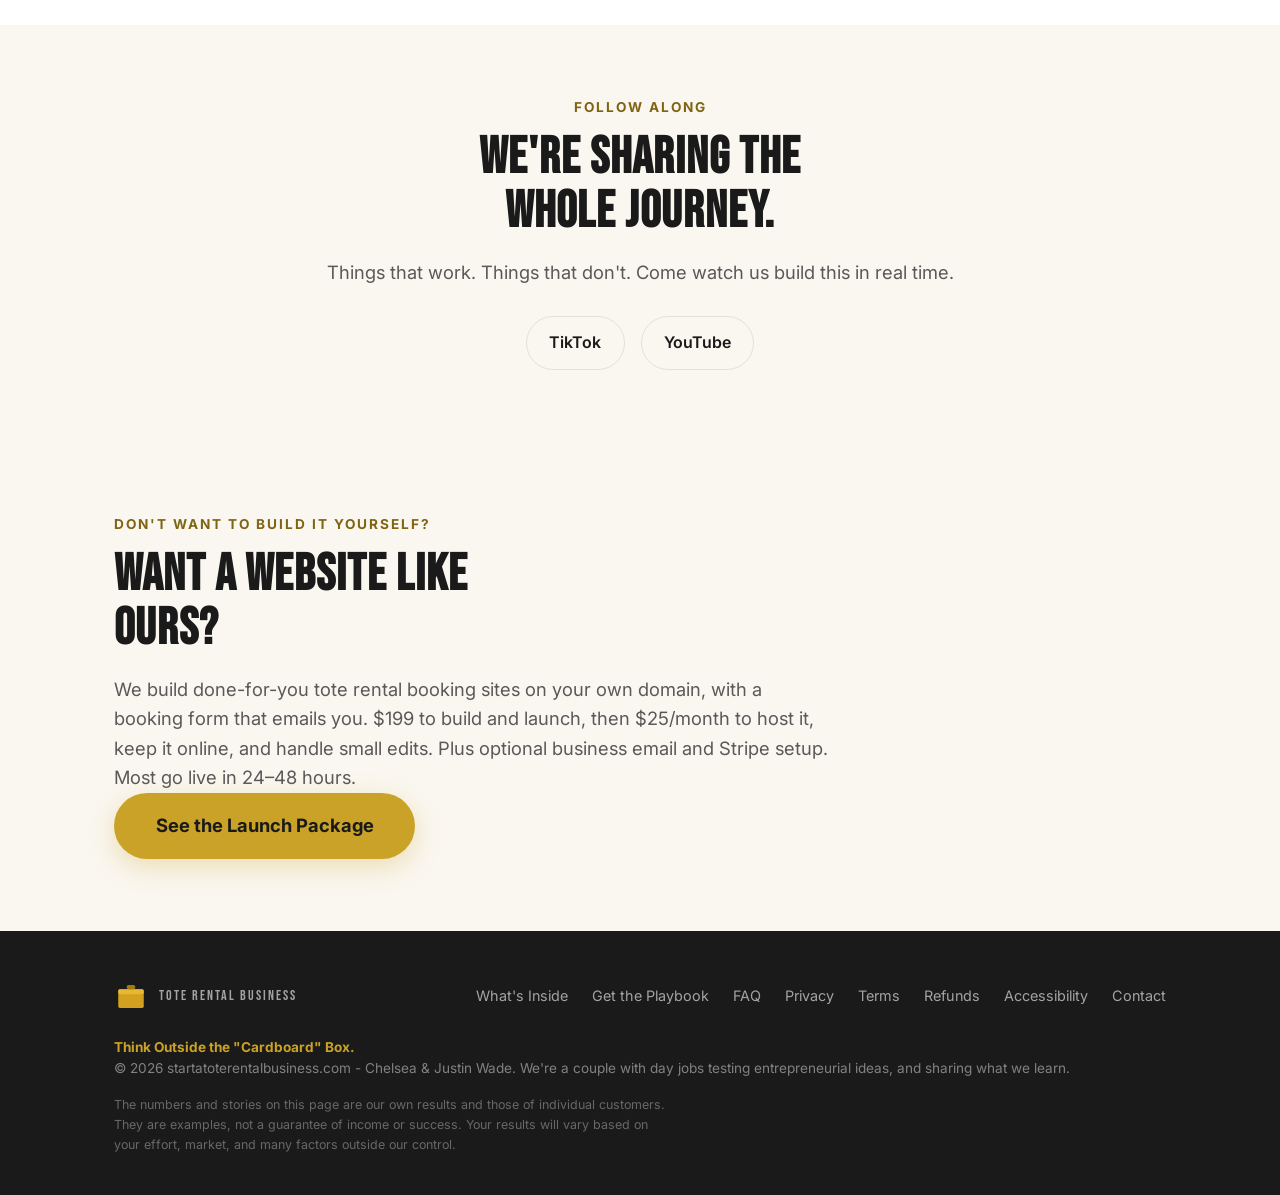
==== commit 4550a87a: "Raise Playbook price to $27, add tote directory page" ====
--- a/index.html
+++ b/index.html
@@ -4,7 +4,7 @@
 <meta charset="UTF-8">
 <meta name="viewport" content="width=device-width, initial-scale=1.0">
 <title>Start a Tote Rental Business Today | The Sell-It-Before-You-Have-It Playbook</title>
-<meta name="description" content="The exact playbook a married couple used to collect $752 in their first 5 weeks renting moving totes - with $0 out of pocket. Real numbers, real contract, real mistakes. Instant download, $17.">
+<meta name="description" content="The exact playbook a married couple used to collect $752 in their first 5 weeks renting moving totes - with $0 out of pocket. Real numbers, real contract, real mistakes. Instant download, $27.">
 <meta name="keywords" content="start a tote rental business, tote rental side hustle, moving tote rental, how to start tote rental, sell it before you have it, tote rental playbook">
 <link rel="canonical" href="https://startatoterentalbusiness.com/">
 
@@ -187,6 +187,7 @@
     <div class="nav-links">
       <a href="#inside">What's Inside</a>
       <a href="blog/">Guides</a>
+      <a href="directory/">Directory</a>
       <a href="launch-package.html">Get a Website</a>
       <a href="#faq">FAQ</a>
       <a class="nav-cta" href="https://shop.beacons.ai/chelseawade/f96a8bba-b030-4c06-aee5-458b4a5b686e">Get the Playbook</a>
@@ -205,7 +206,7 @@
     <p class="slogan">Think Outside the "Cardboard" Box.</p>
     <p class="sub">The "sell it before you have it" playbook. Everything we wish we'd known before our first customer - written while we're still living it.</p>
     <div class="hero-cta">
-      <a class="btn btn-big" href="https://shop.beacons.ai/chelseawade/f96a8bba-b030-4c06-aee5-458b4a5b686e">Get the Playbook - $17</a>
+      <a class="btn btn-big" href="https://shop.beacons.ai/chelseawade/f96a8bba-b030-4c06-aee5-458b4a5b686e">Get the Playbook - $27</a>
       <a class="btn btn-ghost btn-big" href="#inside">See what's inside</a>
     </div>
     <p class="hero-note"><strong>$0 out of pocket to start.</strong> Instant download. We're not gurus - just a couple keeping our day jobs while testing this.</p>
@@ -349,14 +350,14 @@
     <p class="sec-eyebrow">Get started</p>
     <h2 class="sec-title" style="margin-left:auto;margin-right:auto;">Everything we did, in one place.</h2>
     <div class="offer-card">
-      <div class="price">$17<small>one-time</small></div>
+      <div class="price">$27<small>one-time</small></div>
       <ul class="ck">
         <li><svg width="18" height="18" viewBox="0 0 20 20" fill="none"><path d="M5 10l3.5 3.5L15 7" stroke="#D4A020" stroke-width="2.5" stroke-linecap="round" stroke-linejoin="round"/></svg>The full playbook (11 parts + 5 appendices)</li>
         <li><svg width="18" height="18" viewBox="0 0 20 20" fill="none"><path d="M5 10l3.5 3.5L15 7" stroke="#D4A020" stroke-width="2.5" stroke-linecap="round" stroke-linejoin="round"/></svg>Rental agreement + inventory tracker templates</li>
         <li><svg width="18" height="18" viewBox="0 0 20 20" fill="none"><path d="M5 10l3.5 3.5L15 7" stroke="#D4A020" stroke-width="2.5" stroke-linecap="round" stroke-linejoin="round"/></svg>Our real Marketplace listings to copy</li>
         <li><svg width="18" height="18" viewBox="0 0 20 20" fill="none"><path d="M5 10l3.5 3.5L15 7" stroke="#D4A020" stroke-width="2.5" stroke-linecap="round" stroke-linejoin="round"/></svg>Lifetime access to the bonus folder + updates</li>
       </ul>
-      <a class="btn btn-big" href="https://shop.beacons.ai/chelseawade/f96a8bba-b030-4c06-aee5-458b4a5b686e">Get the Playbook - $17</a>
+      <a class="btn btn-big" href="https://shop.beacons.ai/chelseawade/f96a8bba-b030-4c06-aee5-458b4a5b686e">Get the Playbook - $27</a>
       <p class="fine">Instant download. Delivered the moment you check out.</p>
     </div>
   </div>
